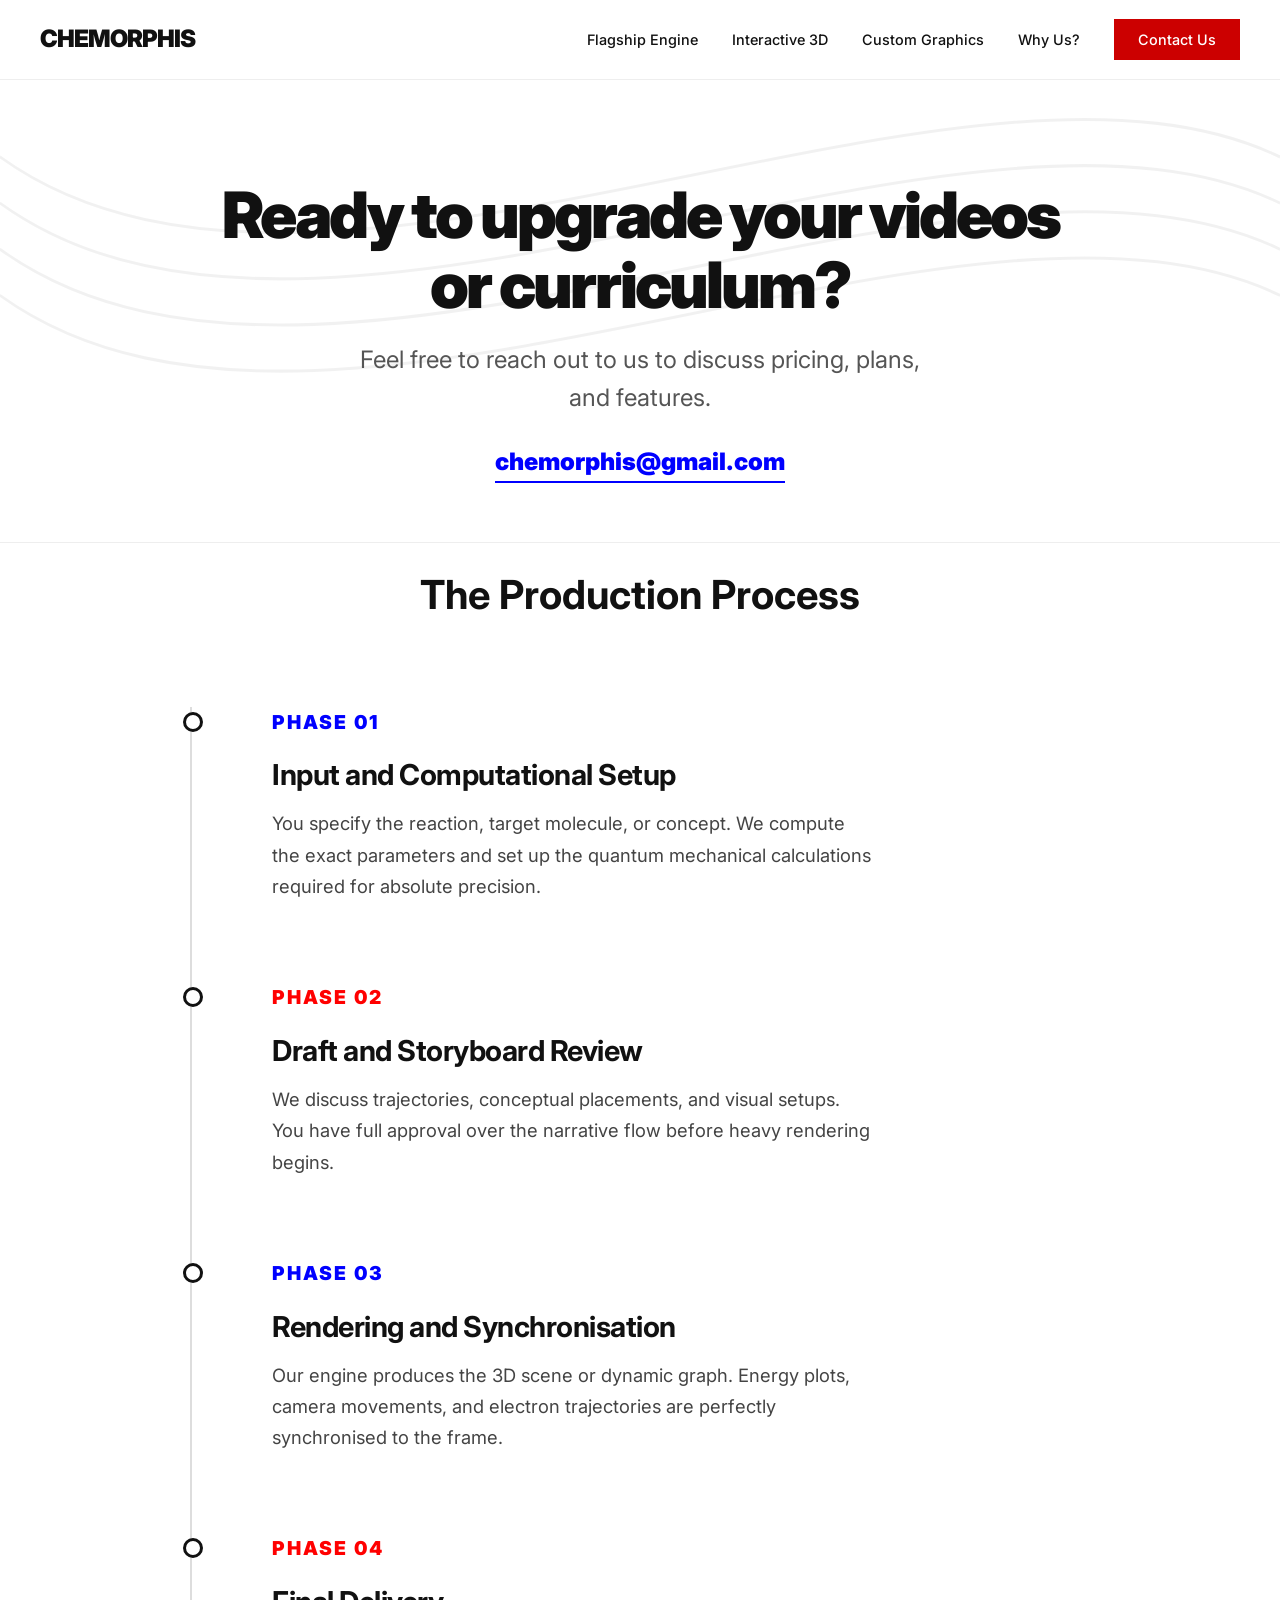
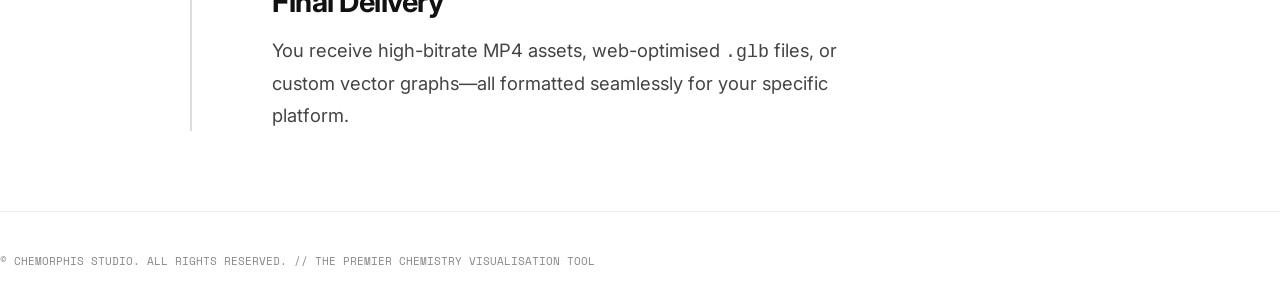
==== contact.html @ b4c4732a "Fixed link to favicon" ====
<!DOCTYPE html>
<html lang="en">
<head>
    <meta charset="UTF-8">
    <meta name="viewport" content="width=device-width, initial-scale=1.0">
    <title>Contact & Process | Chemorphis</title>
    <link rel="stylesheet" href="css/style.css">
    <link rel="icon" type="image/x-icon" href="assets/favicon.ico">
</head>
<body>

    <nav class="container">
        <div class="logo"><a href="index.html" style="text-decoration:none; color:var(--black);">Chemorphis</a></div>
        <div class="nav-links">
            <a href="engine.html">Flagship Engine</a>
            <a href="interactive.html">Interactive 3D</a>
            <a href="graphics.html">Custom Graphics</a>
            <a href="why.html">Why Us?</a>
            <a href="contact.html" class="cta-btn" style="background: #cc0000;">Contact Us</a>
        </div>
    </nav>

    <main>
        <section class="page-header" style="position: relative; width: 100vw; overflow: hidden;">
            <svg width="100%" height="100%" viewBox="0 0 1440 300" preserveAspectRatio="none" fill="none" xmlns="http://www.w3.org/2000/svg" style="position: absolute; left: 0; top: 0; opacity: 0.05; z-index: -1; pointer-events: none;">
                <path d="M0 50 C 360 200, 1080 -50, 1440 50" stroke="black" stroke-width="2"/>
                <path d="M0 80 C 360 230, 1080 -20, 1440 80" stroke="black" stroke-width="2"/>
                <path d="M0 110 C 360 260, 1080 10, 1440 110" stroke="black" stroke-width="2"/>
                <path d="M0 140 C 360 290, 1080 40, 1440 140" stroke="black" stroke-width="2"/>
            </svg>
            <div class="container" style="text-align: center;">
                <h1 style="font-size: 4rem; margin: 0 auto 20px auto;">Ready to upgrade your videos or curriculum?</h1>
                <p class="subheading" style="margin: 0 auto; max-width: 600px;">Feel free to reach out to us to discuss pricing, plans, and features.</p>
                <br>
                <a href="mailto:chemorphis@gmail.com" style="font-size: 1.5rem; font-weight: 900; color: var(--blue); text-decoration: none; border-bottom: 2px solid var(--blue); padding-bottom: 5px;">chemorphis@gmail.com</a>
            </div>
        </section>

        <section class="container">
            <div style="text-align: center; margin-bottom: 20px;">
                <h2 style="font-size: 2.5rem; margin-top: 20px;">The Production Process</h2>
            </div>

            <div class="timeline">
                
                <div class="timeline-item">
                    <div class="timeline-content">
                        <span class="step-number" style="color: var(--blue);">PHASE 01</span>
                        <h3 style="margin-bottom: 10px;">Input and Computational Setup</h3>
                        <p>You specify the reaction, target molecule, or concept. We compute the exact parameters and set up the quantum mechanical calculations required for absolute precision.</p>
                    </div>
                </div>

                <div class="timeline-item">
                    <div class="timeline-content">
                        <span class="step-number" style="color: var(--red);">PHASE 02</span>
                        <h3 style="margin-bottom: 10px;">Draft and Storyboard Review</h3>
                        <p>We discuss trajectories, conceptual placements, and visual setups. You have full approval over the narrative flow before heavy rendering begins.</p>
                    </div>
                </div>

                <div class="timeline-item">
                    <div class="timeline-content">
                        <span class="step-number" style="color: var(--blue);">PHASE 03</span>
                        <h3 style="margin-bottom: 10px;">Rendering and Synchronisation</h3>
                        <p>Our engine produces the 3D scene or dynamic graph. Energy plots, camera movements, and electron trajectories are perfectly synchronised to the frame.</p>
                    </div>
                </div>

                <div class="timeline-item">
                    <div class="timeline-content">
                        <span class="step-number" style="color: var(--red);">PHASE 04</span>
                        <h3 style="margin-bottom: 10px;">Final Delivery</h3>
                        <p>You receive high-bitrate MP4 assets, web-optimised <code>.glb</code> files, or custom vector graphs—all formatted seamlessly for your specific platform.</p>
                    </div>
                </div>

            </div>
        </section>
    </main>

    <footer class="container footer-style">
        &copy; CHEMORPHIS STUDIO. ALL RIGHTS RESERVED. // THE PREMIER CHEMISTRY VISUALISATION TOOL
    </footer>

</body>
</html>
---- css/style.css ----
/* Import High-End Fonts */
@import url('https://fonts.googleapis.com/css2?family=Inter:wght@300;400;700;900&family=Space+Mono&display=swap');

:root {
    --red: #ff0000;
    --blue: #0000ff;
    --black: #111111;
    --white: #ffffff;
    --gray: #f4f4f4;
    --font-main: 'Inter', sans-serif;
    --font-mono: 'Space Mono', monospace;
}

mark {
    background-color: #ffffff;
    color: var(--blue);
    padding: 15px;
}

* {
    margin: 0;
    padding: 0;
    box-sizing: border-box;
}

html {
    scroll-behavior: smooth;
}

body {
    font-family: var(--font-main);
    background-color: var(--white);
    color: var(--black);
    line-height: 1.6;
    overflow-x: hidden;
}

.container {
    max-width: 1400px;
    margin: 0 auto;
    padding: 0 40px;
}

section {
    padding: 120px 0;
}

/* Navigation */
nav {
    height: 80px;
    display: flex;
    align-items: center;
    justify-content: space-between;
    border-bottom: 1px solid #eee;
    position: sticky;
    top: 0;
    background: rgba(255,255,255,0.9);
    backdrop-filter: blur(10px);
    z-index: 1000;
}

.logo {
    font-weight: 900;
    font-size: 1.5rem;
    letter-spacing: -1px;
    text-transform: uppercase;
}

.nav-links a {
    text-decoration: none;
    color: var(--black);
    margin-left: 30px;
    font-size: 0.9rem;
    font-weight: 500;
    transition: color 0.3s;
}

.nav-links a:hover {
    color: var(--blue);
}

.cta-btn {
    background: var(--red);
    color: white !important;
    padding: 12px 24px;
    font-weight: 700;
    border: none;
    transition: transform 0.2s;
}

.cta-btn:hover {
    transform: translateY(-2px);
    background: #cc0000;
}

/* Hero Section */
.hero {
    padding: 160px 0 80px 0;
}

h1 {
    font-size: 5rem;
    line-height: 1.1;
    font-weight: 900;
    letter-spacing: -3px;
    margin-bottom: 40px;
    max-width: 900px;
}

.subheading {
    font-size: 1.5rem;
    max-width: 700px;
    margin-bottom: 60px;
    color: #555;
}

.hero-grid {
    display: grid;
    grid-template-columns: 1fr 1fr;
    gap: 60px;
    align-items: center;
}

.hero-video-container {
    background: var(--gray);
    width: 100%;
    aspect-ratio: 16/9;
}

video {
    width: 100%;
    height: 100%;
    object-fit: cover;
}

/* Buttons */
/* Video Black Outline */
.hero-video-container {
    background: var(--gray);
    width: 100%;
    aspect-ratio: 16/9;
    border: 2px solid var(--black);
}

/* Button & Dropdown Layout */
.action-container {
    margin-top: 40px;
    display: flex;
    flex-direction: column;
    gap: 20px;
    width: 100%;
}

.btn-group {
    display: flex;
    gap: 20px;
    width: 100%;
}

.btn-group .btn {
    flex: 1;
    text-align: center;
    padding: 18px 20px;
}

/* Dropdown specific styling */
.dropdown {
    position: relative;
    width: 100%;
}

.dropdown-btn {
    width: 100%;
    display: flex;
    justify-content: center;
    align-items: center;
    cursor: pointer;
    background: var(--white);
    color: var(--black);
    border: 2px solid var(--black);
    font-weight: 700;
    font-size: 0.9rem;
    text-transform: uppercase;
    letter-spacing: 1px;
}

.dropdown-btn:hover {
    background: var(--gray);
}

.dropdown-content {
    display: none;
    position: absolute;
    top: 100%;
    left: 0;
    width: 100%;
    background: var(--white);
    border: 2px solid var(--black);
    border-top: none;
    z-index: 10;
    flex-direction: column;
}

.dropdown:hover .dropdown-content {
    display: flex;
}

.dropdown-content a {
    padding: 18px 20px;
    text-decoration: none;
    color: var(--black);
    font-size: 0.85rem;
    font-weight: 700;
    border-bottom: 1px solid #eee;
    text-transform: uppercase;
    letter-spacing: 1px;
}

.dropdown-content a:hover {
    color: var(--blue);
}

.btn {
    padding: 18px 36px;
    text-decoration: none;
    font-weight: 700;
    font-size: 0.9rem;
    text-transform: uppercase;
    letter-spacing: 1px;
}

.btn-blue { background: var(--blue); color: white; }
.btn-outline { border: 1px solid var(--black); color: var(--black); }

/* Comparison */
.matrix-container {
    width: 100%;
    margin-top: 60px;
}

.matrix-header {
    display: grid;
    grid-template-columns: 1fr 1.5fr 1.5fr; 
    gap: 60px;
    padding-bottom: 25px;
    border-bottom: 2px solid var(--white);
    font-family: var(--font-main);
    font-size: 0.8rem;
    font-weight: 700;
    letter-spacing: 2px;
}

.matrix-row {
    display: grid;
    grid-template-columns: 1fr 1.5fr 1.5fr;
    gap: 60px;
    padding: 45px 0;
    border-bottom: 1px solid rgba(255, 255, 255, 0.1); /* Subtle dark border */
    align-items: flex-start;
    transition: background-color 0.4s ease;
}

.matrix-row:hover {
    background-color: rgba(255, 255, 255, 0.02);
}

.matrix-col {
    line-height: 1.6;
}

.matrix-col.label {
    font-family: var(--font-main);
    font-weight: 900;
    font-size: 0.95rem;
    letter-spacing: 1px;
    color: #666; /* Muted tech look */
    transition: color 0.3s ease;
}

.matrix-row:hover .matrix-col.label {
    color: var(--white);
}

.matrix-col.old-way {
    color: var(--white); 
    font-size: 1.05rem;
}

.matrix-col.new-way {
    color: var(--white);
    font-size: 1.05rem;
    font-weight: 400;
}

/* Two-column layout */
.grid-2 {
    display: grid;
    grid-template-columns: repeat(2, minmax(0, 1fr));
    gap: 80px;
}

.mono-label {
    font-family: var(--font-mono);
    color: var(--blue);
    font-size: 0.8rem;
    text-transform: uppercase;
    margin-bottom: 20px;
    display: block;
}

h2 {
    font-size: 3rem;
    margin-bottom: 40px;
}

/* White Box Table Styles */
.white-card {
    position: relative;
    overflow: hidden;

    background:
        linear-gradient(
            180deg,
            rgba(255,255,255,0.98) 0%,
            rgba(250,250,250,0.96) 100%
        );

    color: var(--black);

    padding: 60px 50px;

    border-radius: 28px;

    border: 1px solid rgba(255,255,255,0.65);

    box-shadow:
        0 1px 1px rgba(0,0,0,0.03),
        0 8px 20px rgba(0,0,0,0.04),
        0 30px 60px rgba(0,0,0,0.06);

    backdrop-filter: blur(24px);
    -webkit-backdrop-filter: blur(24px);

    transition:
        transform .45s cubic-bezier(.22,.61,.36,1),
        box-shadow .45s cubic-bezier(.22,.61,.36,1),
        border-color .45s ease;
}

.white-card:hover {

    transform:
        translateY(-8px)
        scale(1.012);

    border-color: rgba(255,255,255,.95);

    box-shadow:
        0 2px 2px rgba(0,0,0,.03),
        0 18px 40px rgba(0,0,0,.08),
        0 50px 90px rgba(0,0,0,.10);
}

.white-card::after {
    content: "";
    position: absolute;
    inset: 1px;

    border-radius: inherit;

    border: 1px solid rgba(255,255,255,.75);

    pointer-events: none;
}

.red-heading {
    color: var(--red);
    margin-bottom: 30px;
    text-transform: uppercase;
    font-size: 1.6rem;
    letter-spacing: -0.5px;
    font-weight: 900;
}

.blue-heading {
    color: var(--blue);
    margin-bottom: 30px;
    text-transform: uppercase;
    font-size: 1.6rem; 
    letter-spacing: -0.5px;
    font-weight: 900;
}

.bullet-list {
    list-style-type: disc; 
    padding-left: 20px;
}

.bullet-list li {
    margin-bottom: 15px;
    font-size: 1.1rem;
    color: var(--black);
}

.bullet-list li::before {
    content: none !important; 
}

/* PAGE HEADERS */
.page-header {
    padding: 100px 0 60px 0;
    border-bottom: 1px solid #eee;
}

/* INTERACTIVE 3D MODELS (Page 3) */
.model-row {
    display: grid;
    grid-template-columns: 1fr 1.5fr;
    gap: 60px;
    align-items: center;
    margin-bottom: 100px;
}

.model-row.reverse {
    grid-template-columns: 1.5fr 1fr;
}

.model-row.reverse .model-text {
    order: 2; 
}

.model-container {
    background: var(--gray);
    width: 100%;
    aspect-ratio: 16/9;
    border: 2px solid var(--black);
    border-radius: 10px; 
    overflow: hidden;
    position: relative;
}

/* Specific styling for the Google Model Viewer */
model-viewer {
    width: 100%;
    height: 100%;
    background-color: var(--white);
    --poster-color: transparent;
}

/* THEATER LAYOUT (Page 4) */
.theater-section {
    padding: 60px 0;
}

.video-theater {
    width: 100%;
    border: 2px solid var(--black);
    border-radius: 10px;
    overflow: hidden;
    background: var(--black);
    box-shadow: 0 30px 60px rgba(0,0,0,0.1); 
}

.theater-caption {
    font-family: var(--font-main);
    font-size: 0.85rem;
    color: #666;
    margin-top: 20px;
    padding-left: 20px;
    border-left: 2px solid var(--blue);
}

.graphics-grid {
    display: grid;
    grid-template-columns: 1fr 1fr;
    gap: 80px;
    padding: 80px 0;
    align-items: center;
}

/* Reactive Image Hover Effect */
.graphics-image-container {
    overflow: hidden;
    border: 1px solid #ddd;
    border-radius: 10px;
    background: var(--white);
    padding: 20px;
}

.reactive-image {
    width: 100%;
    height: auto;
    display: block;
    transition: transform 0.5s ease;
}

.graphics-image-container:hover .reactive-image {
    transform: scale(1.03); 
}

.footer-style {
    padding: 40px 0; 
    border-top: 1px solid #eee; 
    font-family: var(--font-mono); 
    font-size: 0.7rem; 
    color: #888;
}

/* MASSIVE CALLOUT TEXT */
.massive-callout {
    font-size: 3.5rem;
    line-height: 1.1;
    font-weight: 900;
    letter-spacing: -2px;
    margin: 60px 0;
    color: var(--black);
    border-left: 8px solid var(--red);
    padding-left: 40px;
}

/* SIDE-BY-SIDE COMPARISON GRIDS (Page 5) */
.side-by-side-grid {
    display: grid;
    grid-template-columns: 1fr 1fr;
    gap: 20px;
    margin-bottom: 40px;
}

.media-box {
    width: 100%;
    aspect-ratio: 16/9;
    background: var(--gray);
    border: 2px solid var(--black);
    border-radius: 8px;
    overflow: hidden;
}

.media-box img, .media-box video, .media-box model-viewer {
    width: 100%;
    height: 100%;
    object-fit: cover;
}

/* ARCHITECTURAL TIMELINE (Page 6) */
.timeline {
    position: relative;
    max-width: 900px;
    margin: 80px auto 0 auto;
    padding-left: 40px;
    border-left: 2px solid #ddd;
}

.timeline-item {
    position: relative;
    margin-bottom: 80px;
    padding-left: 40px;
}

/* The interactive dots */
.timeline-item::before {
    content: '';
    position: absolute;
    left: -49px;
    top: 5px;
    width: 14px;
    height: 14px;
    border-radius: 50%;
    background: var(--white);
    border: 3px solid var(--black);
    transition: all 0.4s cubic-bezier(0.16, 1, 0.3, 1);
    z-index: 2;
}

.timeline-item:hover::before {
    border-color: var(--blue);
    background: var(--blue);
    box-shadow: 0 0 20px rgba(0, 0, 255, 0.5);
    transform: scale(1.3);
}

.timeline-item:nth-child(even):hover::before {
    border-color: var(--red);
    background: var(--red);
    box-shadow: 0 0 20px rgba(255, 0, 0, 0.5);
}

.step-number {
    font-family: var(--font-main);
    font-size: 1.2rem;
    font-weight: 900;
    letter-spacing: 2px;
    margin-bottom: 15px;
    display: block;
    color: var(--black);
}

.timeline-content {
    background: transparent;
    padding: 0;
    box-shadow: none;
    border: none;
    transition: transform 0.4s ease;
}

.timeline-item:hover .timeline-content {
    transform: translateX(10px); 
}

.timeline-content h3 {
    font-size: 1.8rem;
    letter-spacing: -0.5px;
    margin-bottom: 15px;
}

.timeline-content p {
    font-size: 1.15rem;
    color: #444;
    line-height: 1.7;
    max-width: 600px;
}
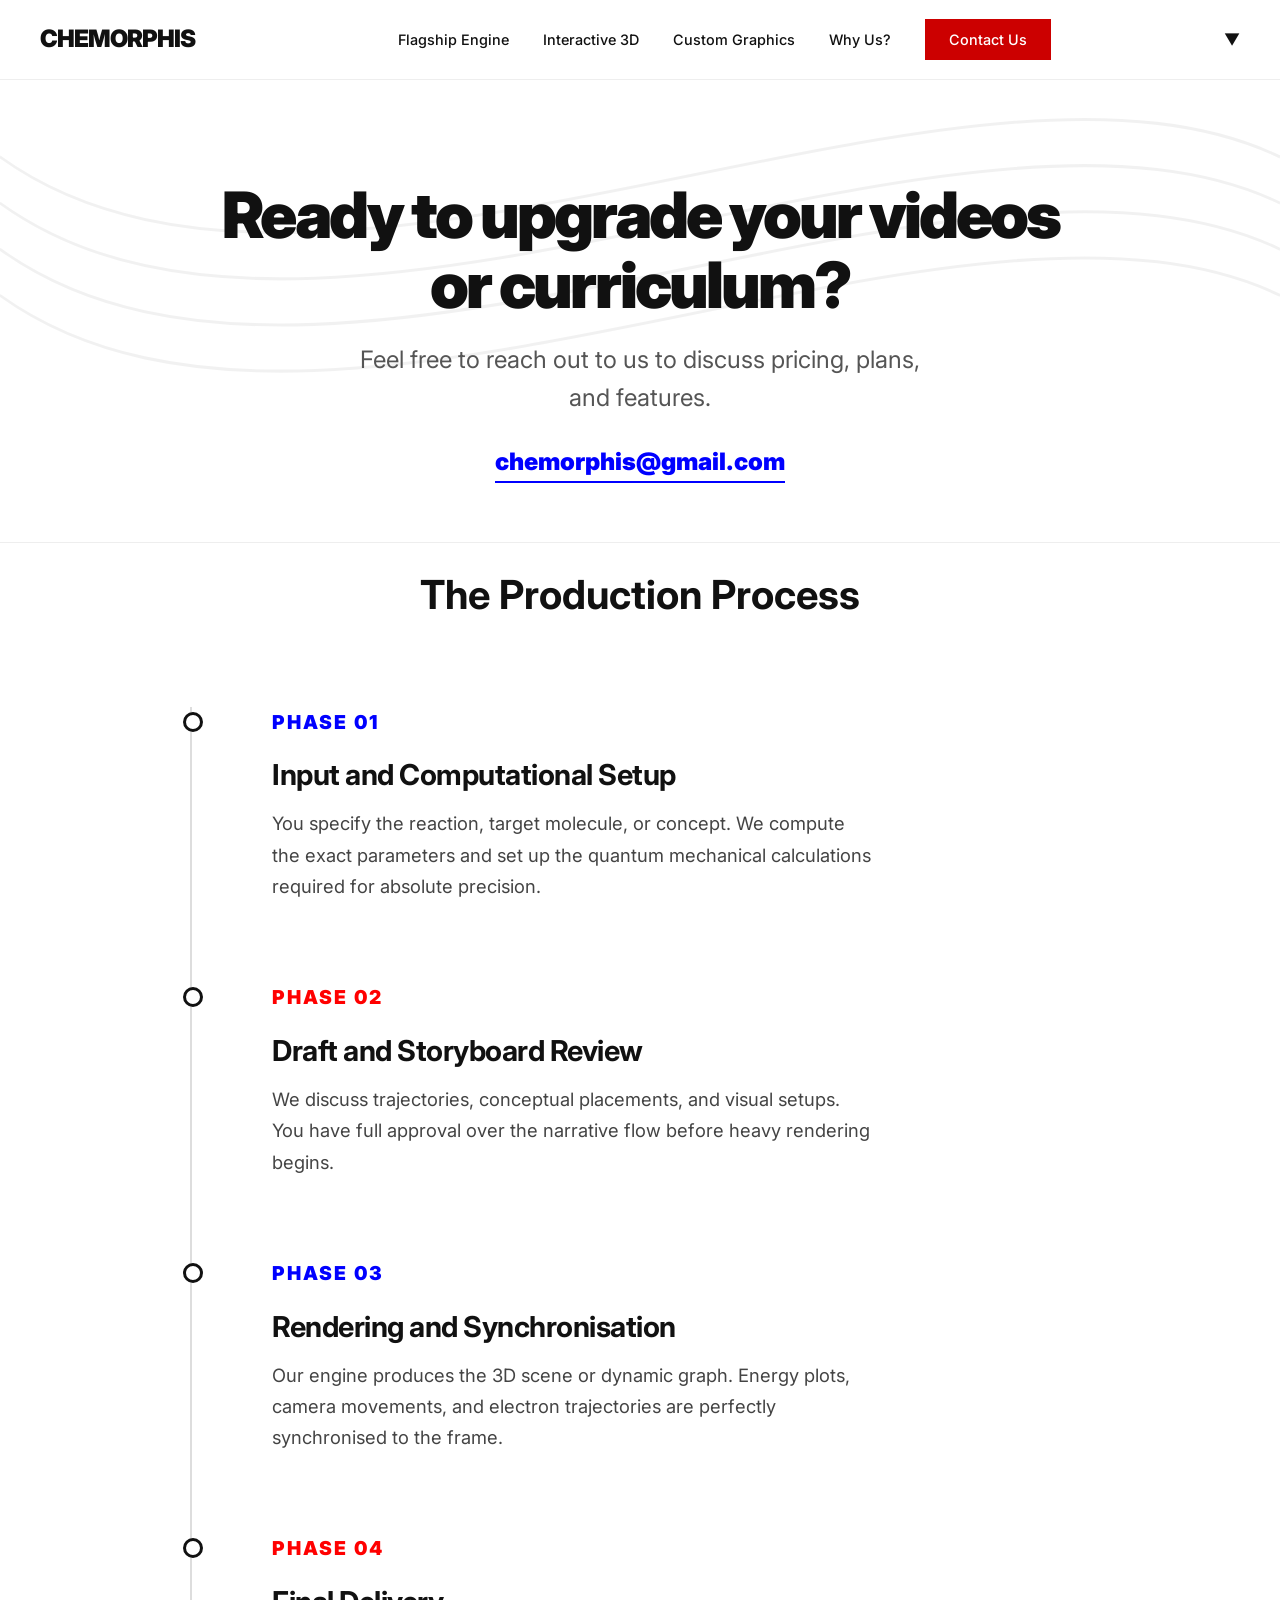
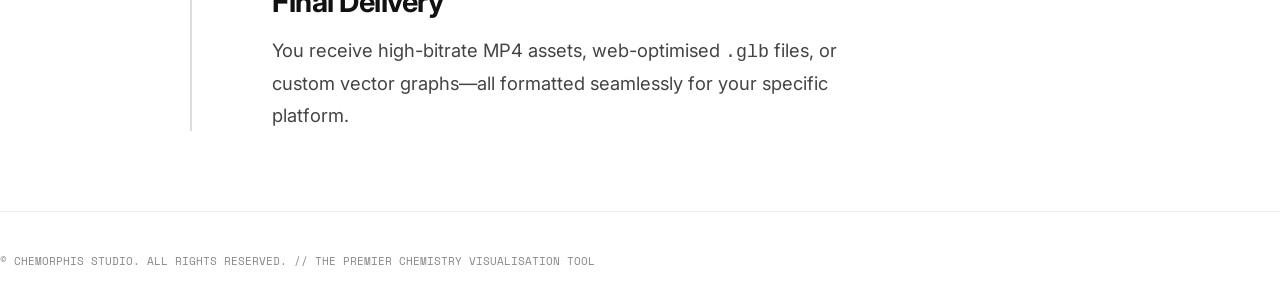
==== commit 7c86f04b: "Update UI" ====
--- a/contact.html
+++ b/contact.html
@@ -18,6 +18,7 @@
             <a href="why.html">Why Us?</a>
             <a href="contact.html" class="cta-btn" style="background: #cc0000;">Contact Us</a>
         </div>
+        <div class="nav-arrow" id="navArrow">▼</div>
     </nav>
 
     <main>
@@ -83,5 +84,46 @@
         &copy; CHEMORPHIS STUDIO. ALL RIGHTS RESERVED. // THE PREMIER CHEMISTRY VISUALISATION TOOL
     </footer>
 
+    <script>
+        const nav = document.querySelector('nav');
+        const arrow = document.getElementById('navArrow');
+        const dropdown = document.querySelector('.dropdown');
+        let lastScrollY = window.scrollY;
+
+        window.addEventListener('scroll', () => {
+            if (window.innerWidth <= 768) {
+                if (window.scrollY > 80 && window.scrollY > lastScrollY) {
+                    if (!nav.classList.contains('expanded-state')) {
+                        nav.classList.add('collapsed-state');
+                    }
+                } else if (window.scrollY < lastScrollY) {
+                    nav.classList.remove('collapsed-state');
+                    nav.classList.remove('expanded-state');
+                }
+                lastScrollY = window.scrollY;
+            }
+        });
+
+        if (arrow) {
+            arrow.addEventListener('click', () => {
+                if (nav.classList.contains('collapsed-state')) {
+                    nav.classList.remove('collapsed-state');
+                    nav.classList.add('expanded-state');
+                } else if (nav.classList.contains('expanded-state')) {
+                    nav.classList.remove('expanded-state');
+                    nav.classList.add('collapsed-state');
+                }
+            });
+        }
+
+        if (dropdown) {
+            dropdown.addEventListener('click', (e) => {
+                if (window.innerWidth <= 1024) {
+                    e.stopPropagation();
+                    dropdown.classList.toggle('active');
+                }
+            });
+        }
+    </script>
 </body>
 </html>
--- a/css/style.css
+++ b/css/style.css
@@ -13,7 +13,7 @@
 
 mark {
     background-color: #ffffff;
-    color: var(--blue);
+    color: var(--black);
     padding: 15px;
 }
 
@@ -617,4 +617,252 @@
     color: #444;
     line-height: 1.7;
     max-width: 600px;
+}
+
+/* ==========================================================================
+   RESPONSIVE DESIGN SYSTEM (TABLETS & MOBILE)
+   ========================================================================== */
+
+/* 1. TABLET LAYOUTS (max-width: 1024px) */
+@media (max-width: 1024px) {
+    .container {
+        padding: 0 30px;
+    }
+
+    h1 {
+        font-size: 3.5rem; 
+    }
+
+    nav {
+        flex-direction: column;
+        height: auto;
+        padding: 20px 0;
+        gap: 15px;
+    }
+
+    .nav-links {
+        display: flex;
+        flex-wrap: wrap;
+        justify-content: center;
+        align-items: center;
+        gap: 15px;
+        margin-left: 0;
+    }
+
+    .hero-grid, 
+    .grid-2, 
+    .model-row, 
+    .model-row.reverse, 
+    .graphics-grid, 
+    .sub-feature-grid {
+        grid-template-columns: 1fr !important;
+        gap: 50px;
+    }
+
+    .model-row.reverse .model-text {
+        order: initial;
+    }
+
+    .feature-grid, .feature-grid.reverse {
+        grid-template-columns: 1fr !important;
+        gap: 40px;
+    }
+
+    .feature-grid.reverse .text-content {
+        order: initial;
+    }
+}
+
+/* 2. MOBILE PHONE LAYOUTS (max-width: 768px) */
+@media (max-width: 768px) {
+    section {
+        padding: 80px 0;
+    }
+
+    h1 {
+        font-size: 2.6rem;
+        letter-spacing: -1.5px;
+        text-align: center;
+    }
+
+    h2 {
+        font-size: 2.2rem;
+        letter-spacing: -1px;
+    }
+
+    .subheading {
+        font-size: 1.25rem;
+        margin-bottom: 40px;
+    }
+
+    .dropdown:focus-within .dropdown-content,
+    .dropdown.active .dropdown-content {
+        display: flex !important;
+    }
+
+    nav {
+        transition: all 0.4s cubic-bezier(0.16, 1, 0.3, 1);
+        overflow: hidden;
+    }
+
+    nav.collapsed-state {
+        padding: 10px 0;
+    }
+
+    nav.collapsed-state .logo, 
+    nav.collapsed-state .nav-links a:not(.cta-btn) {
+        display: none !important;
+    }
+
+    nav.collapsed-state .nav-links {
+        justify-content: center;
+        width: 100%;
+        margin: 0;
+    }
+
+    nav.collapsed-state .cta-btn {
+        width: 60% !important;
+        margin: 0 auto;
+        display: block;
+        text-align: center;
+    }
+
+    .nav-links {
+        display: flex;
+        flex-wrap: wrap;
+        justify-content: center;
+        gap: 15px 20px;
+        margin-left: 0;
+        width: 100%;
+    }
+
+    .nav-arrow {
+        display: none;
+        text-align: center;
+        font-size: 1rem;
+        cursor: pointer;
+        padding-top: 5px;
+        color: var(--black);
+        user-select: none;
+    }
+
+    nav.collapsed-state .nav-arrow {
+        display: block;
+    }
+
+    nav.expanded-state .logo, 
+    nav.expanded-state .nav-links a:not(.cta-btn) {
+        display: block !important;
+    }
+
+    nav.expanded-state .nav-links {
+        flex-direction: column;
+        align-items: center;
+    }
+
+    nav.expanded-state .cta-btn {
+        width: 60% !important;
+    }
+
+    nav.expanded-state .nav-arrow {
+        transform: rotate(180deg);
+    }
+
+    .nav-links a {
+        margin-left: 0;
+        font-size: 0.85rem;
+    }
+
+    .cta-btn {
+        width: 60%;
+        text-align: center;
+        padding: 12px 0;
+        margin-bottom: 12 px;
+    }
+
+    /* Button Group Mobile Stacking */
+    .btn-group {
+        flex-direction: column;
+        gap: 12px;
+    }
+
+    /* Page 5 Side-by-Side Media Boxes */
+    .side-by-side-grid {
+        grid-template-columns: 1fr !important; /* Stack comparisons vertically */
+        gap: 20px;
+    }
+
+    /* Page 2 Partial Charges Banner Block */
+    main div[style*="grid-template-columns: 1fr 2fr"] {
+        grid-template-columns: 1fr !important;
+        padding: 25px !important;
+    }
+
+    /* Editorial Comparison Matrix Mobile Reconstruction */
+    .matrix-header {
+        display: none; /* Hide the desktop table headers on mobile */
+    }
+
+    .matrix-row {
+        grid-template-columns: 1fr !important; /* Complete vertical stack */
+        gap: 15px;
+        padding: 30px 0;
+    }
+
+    .matrix-row:hover {
+        background: transparent; /* Disable hover background effect on touch devices */
+    }
+
+    .matrix-col.label {
+        font-size: 0.9rem;
+        border-bottom: 1px solid rgba(255, 255, 255, 0.15);
+        padding-bottom: 8px;
+        margin-bottom: 5px;
+        color: var(--white);
+    }
+
+    /* Inject small modern helper labels to keep context clear */
+    .matrix-col.old-way::before {
+        content: "<mark>TRADITIONAL</mark>";
+        font-family: var(--font-main);
+        font-weight: 900;
+        font-size: 0.7rem;
+        letter-spacing: 1px;
+        color: #666;
+        display: block;
+        margin-bottom: 5px;
+    }
+
+    .matrix-col.new-way::before {
+        content: "CHEMORPHIS ENGINE";
+        font-family: var(--font-main);
+        font-weight: 900;
+        font-size: 0.7rem;
+        letter-spacing: 1px;
+        color: var(--white);
+        display: block;
+        margin-bottom: 5px;
+    }
+
+    /* Page 6 Timeline Spacing Tweak for Narrow Screens */
+    .timeline {
+        padding-left: 20px;
+    }
+
+    .timeline::before {
+        left: 4px; /* Shift the vertical track left */
+    }
+
+    .timeline-item {
+        padding-left: 30px;
+    }
+
+    .timeline-item::before {
+        left: -31px; /* Align timeline dots correctly to the shifted track */
+        top: 4px;
+    }
+
+    .timeline-content h3 {
+        font-size: 1.4rem;
+    }
 }
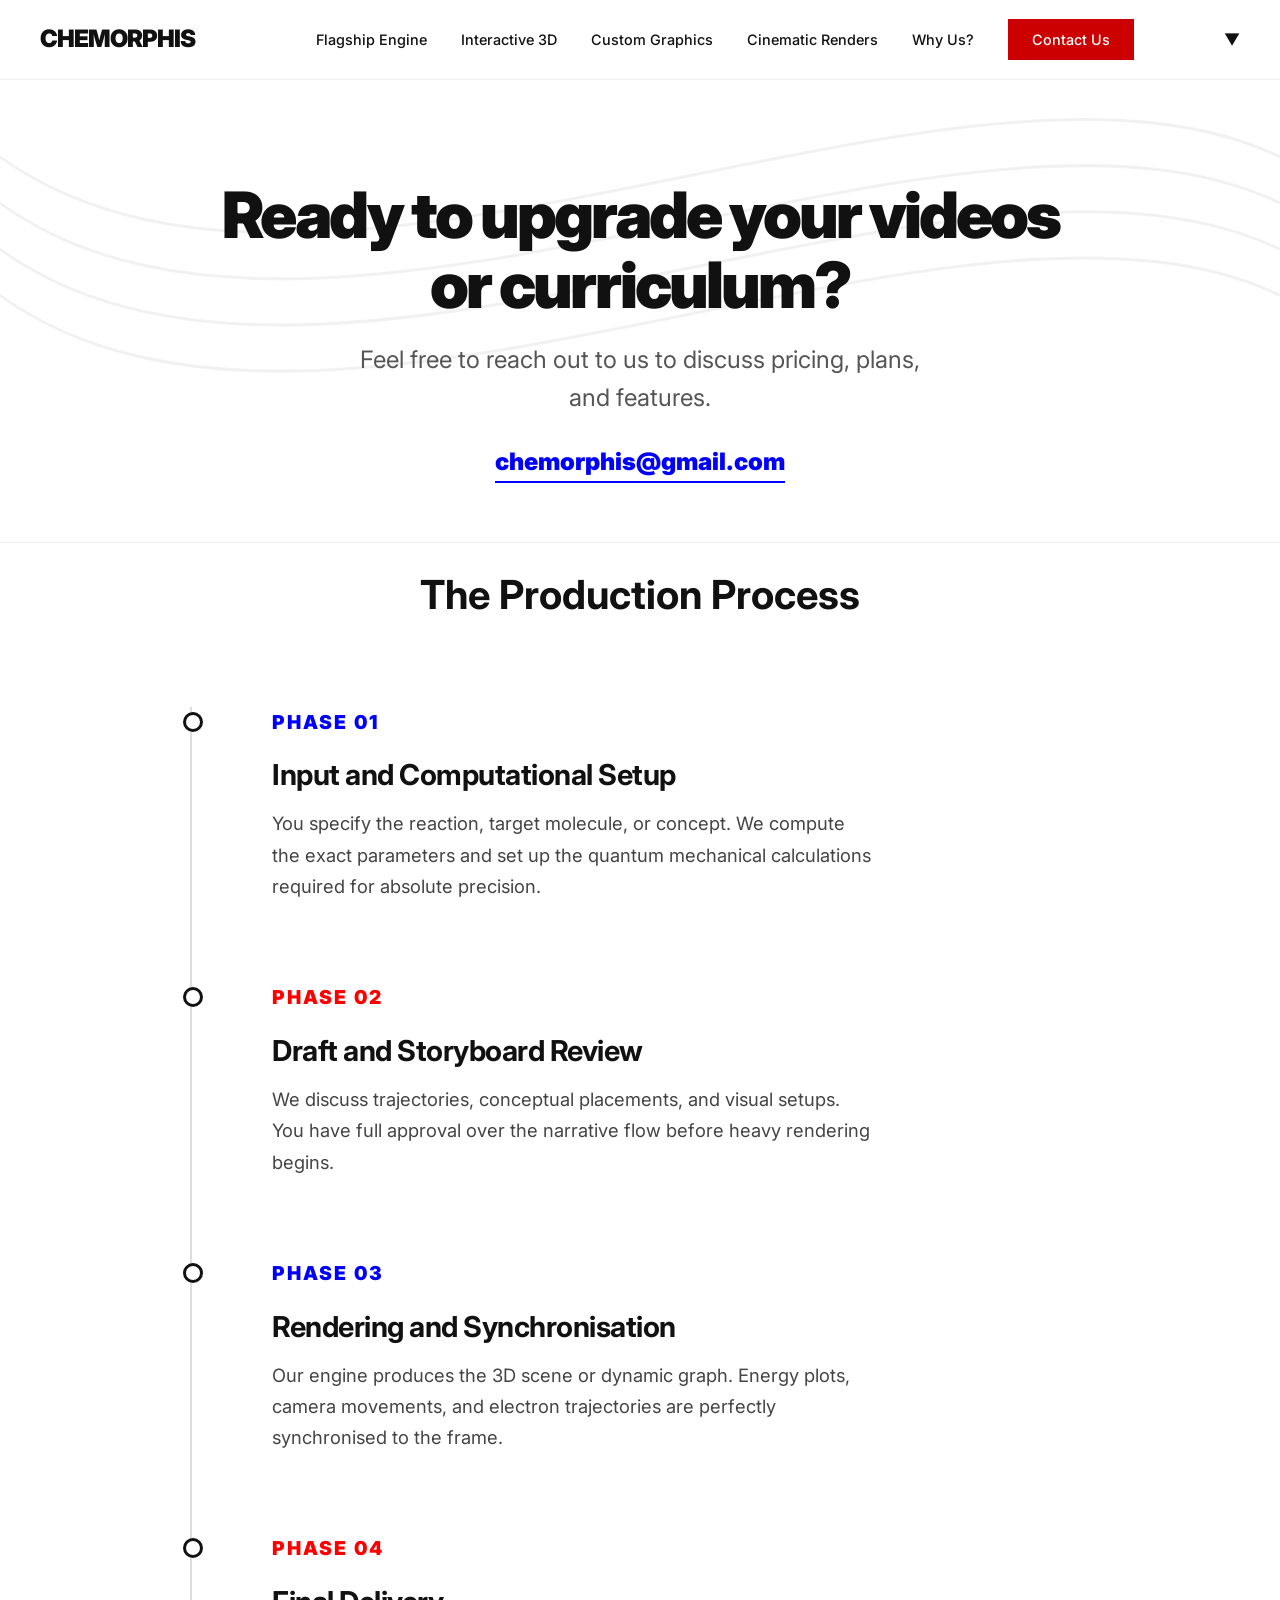
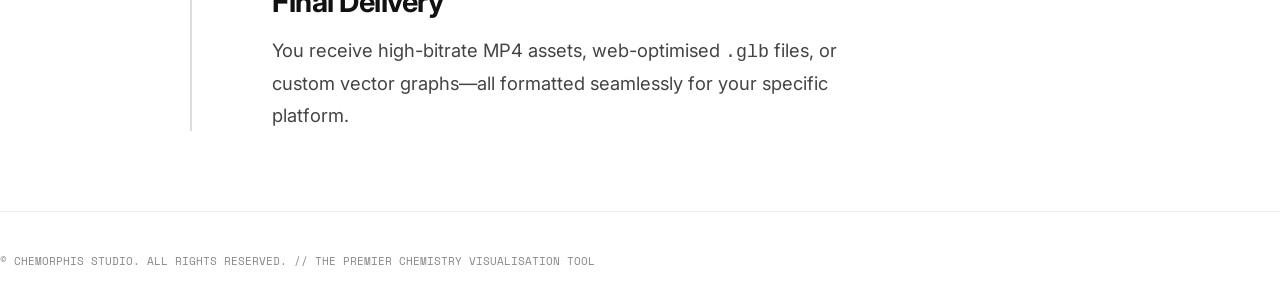
==== commit a650c430: "Add new page" ====
--- a/contact.html
+++ b/contact.html
@@ -15,6 +15,7 @@
             <a href="engine.html">Flagship Engine</a>
             <a href="interactive.html">Interactive 3D</a>
             <a href="graphics.html">Custom Graphics</a>
+            <a href="render.html">Cinematic Renders</a>
             <a href="why.html">Why Us?</a>
             <a href="contact.html" class="cta-btn" style="background: #cc0000;">Contact Us</a>
         </div>
@@ -90,20 +91,20 @@
         const dropdown = document.querySelector('.dropdown');
         let lastScrollY = window.scrollY;
 
+        // 1. Scroll-Collapse (Collapse only, no auto-expansion on scroll up)
         window.addEventListener('scroll', () => {
             if (window.innerWidth <= 768) {
                 if (window.scrollY > 80 && window.scrollY > lastScrollY) {
+                    // Scrolling down: Collapse nav
                     if (!nav.classList.contains('expanded-state')) {
                         nav.classList.add('collapsed-state');
                     }
-                } else if (window.scrollY < lastScrollY) {
-                    nav.classList.remove('collapsed-state');
-                    nav.classList.remove('expanded-state');
                 }
                 lastScrollY = window.scrollY;
             }
         });
 
+        // 2. Expand/Collapse strictly controlled by the Arrow
         if (arrow) {
             arrow.addEventListener('click', () => {
                 if (nav.classList.contains('collapsed-state')) {
@@ -116,6 +117,7 @@
             });
         }
 
+        // 3. Mobile Dropdown Open/Close Toggle (Touch support)
         if (dropdown) {
             dropdown.addEventListener('click', (e) => {
                 if (window.innerWidth <= 1024) {
--- a/css/style.css
+++ b/css/style.css
@@ -371,6 +371,30 @@
     border: 1px solid rgba(255,255,255,.75);
 
     pointer-events: none;
+}
+
+/* Desktop Hover Underline Animation */
+@media (min-width: 1025px) {
+    .nav-links a:not(.cta-btn) {
+        position: relative;
+        padding-bottom: 6px;
+    }
+    .nav-links a:not(.cta-btn)::after {
+        content: '';
+        position: absolute;
+        bottom: 0;
+        left: 0;
+        width: 0;
+        height: 2px;
+        background-color: var(--blue);
+        transition: width 0.3s cubic-bezier(0.16, 1, 0.3, 1);
+    }
+    .nav-links a:not(.cta-btn)::after {
+        width: 0;
+    }
+    .nav-links a:not(.cta-btn):hover::after {
+        width: 100%;
+    }
 }
 
 .red-heading {
@@ -682,7 +706,7 @@
     h1 {
         font-size: 2.6rem;
         letter-spacing: -1.5px;
-        text-align: center;
+        text-align: center !important;
     }
 
     h2 {
@@ -700,40 +724,67 @@
         display: flex !important;
     }
 
+    /* Flawless Centering for Navigation */
     nav {
-        transition: all 0.4s cubic-bezier(0.16, 1, 0.3, 1);
+        display: flex;
+        flex-direction: column;
+        align-items: center;
+        justify-content: center;
+        text-align: center;
+        width: 100%;
+        transition: padding 0.4s cubic-bezier(0.16, 1, 0.3, 1), gap 0.4s cubic-bezier(0.16, 1, 0.3, 1);
         overflow: hidden;
     }
 
+    .nav-links {
+        display: flex !important;
+        flex-direction: column !important;
+        align-items: center !important;
+        justify-content: center !important;
+        width: 100% !important;
+        gap: 15px !important;
+    }
+
+    .nav-links a {
+        text-align: center !important;
+        width: auto !important;
+        margin: 0 !important;
+    }
+
+    /* Collapse Transition Overrides */
+    .nav-links a:not(.cta-btn) {
+        max-height: 40px;
+        opacity: 1;
+        transition: max-height 0.4s cubic-bezier(0.16, 1, 0.3, 1), opacity 0.3s ease;
+    }
+
     nav.collapsed-state {
-        padding: 10px 0;
-    }
-
-    nav.collapsed-state .logo, 
+        padding: 10px 0 5px 0;
+        gap: 5px;
+    }
+
     nav.collapsed-state .nav-links a:not(.cta-btn) {
-        display: none !important;
-    }
-
-    nav.collapsed-state .nav-links {
-        justify-content: center;
-        width: 100%;
+        max-height: 0;
+        opacity: 0;
+        padding: 0;
         margin: 0;
+        pointer-events: none;
     }
 
     nav.collapsed-state .cta-btn {
         width: 60% !important;
         margin: 0 auto;
-        display: block;
-        text-align: center;
-    }
-
-    .nav-links {
-        display: flex;
-        flex-wrap: wrap;
-        justify-content: center;
-        gap: 15px 20px;
-        margin-left: 0;
-        width: 100%;
+    }
+
+    /* Expanded State Bottom Padding spacing */
+    nav.expanded-state {
+        padding-top: 25px;
+        padding-bottom: 30px !important;
+    }
+
+    nav.expanded-state .cta-btn {
+        width: 60% !important;
+        margin-top: 15px;
     }
 
     .nav-arrow {
@@ -744,40 +795,18 @@
         padding-top: 5px;
         color: var(--black);
         user-select: none;
+        transition: transform 0.4s cubic-bezier(0.16, 1, 0.3, 1);
     }
 
     nav.collapsed-state .nav-arrow {
         display: block;
-    }
-
-    nav.expanded-state .logo, 
-    nav.expanded-state .nav-links a:not(.cta-btn) {
-        display: block !important;
-    }
-
-    nav.expanded-state .nav-links {
-        flex-direction: column;
-        align-items: center;
-    }
-
-    nav.expanded-state .cta-btn {
-        width: 60% !important;
-    }
-
-    nav.expanded-state .nav-arrow {
-        transform: rotate(180deg);
-    }
-
-    .nav-links a {
-        margin-left: 0;
-        font-size: 0.85rem;
     }
 
     .cta-btn {
         width: 60%;
         text-align: center;
         padding: 12px 0;
-        margin-bottom: 12 px;
+        margin-bottom: 12px;
     }
 
     /* Button Group Mobile Stacking */
@@ -823,13 +852,14 @@
 
     /* Inject small modern helper labels to keep context clear */
     .matrix-col.old-way::before {
-        content: "<mark>TRADITIONAL</mark>";
+        content: "TRADITIONAL";
         font-family: var(--font-main);
         font-weight: 900;
         font-size: 0.7rem;
         letter-spacing: 1px;
         color: #666;
         display: block;
+        margin-top: 5px;
         margin-bottom: 5px;
     }
 
@@ -841,6 +871,7 @@
         letter-spacing: 1px;
         color: var(--white);
         display: block;
+        margin-top: 5px;
         margin-bottom: 5px;
     }
 
@@ -865,4 +896,9 @@
     .timeline-content h3 {
         font-size: 1.4rem;
     }
+
+    /* Disable sticky desktop hover on touch devices */
+    .dropdown:hover .dropdown-content {
+        display: none;
+    }
 }
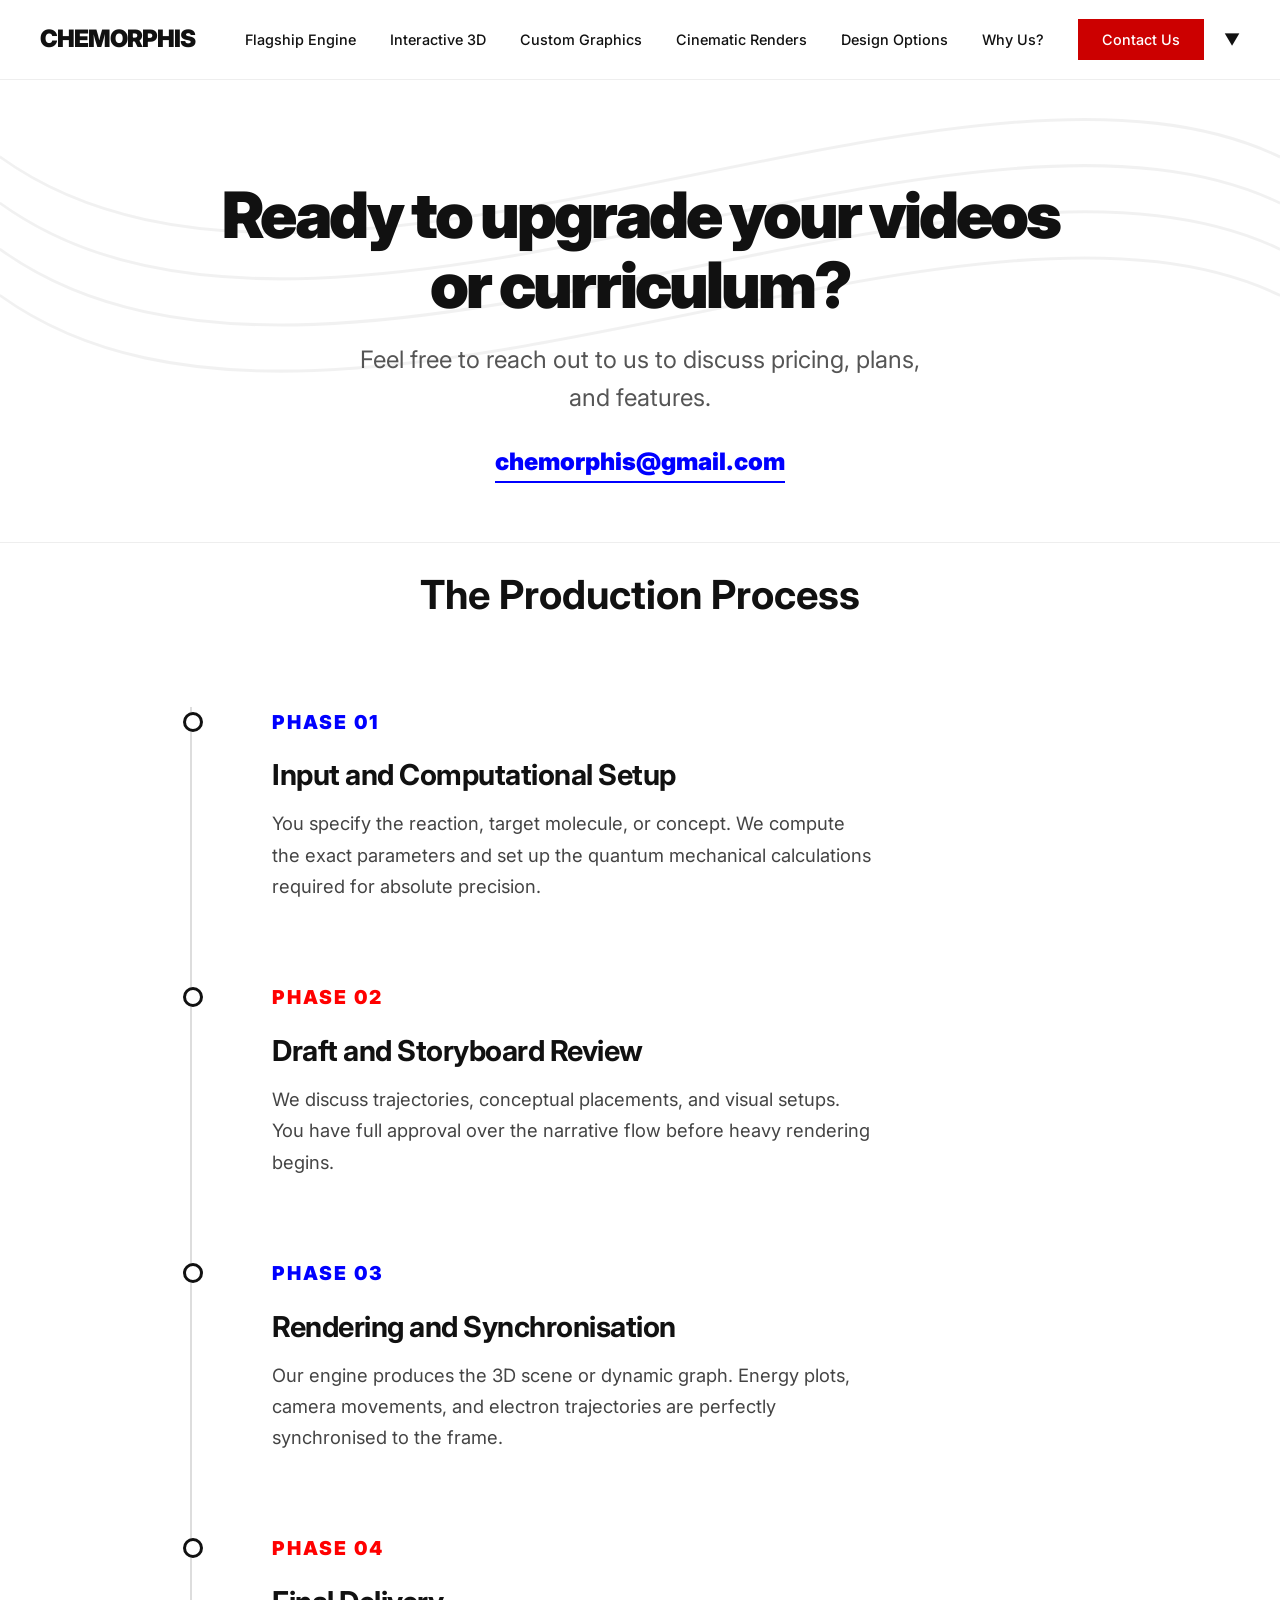
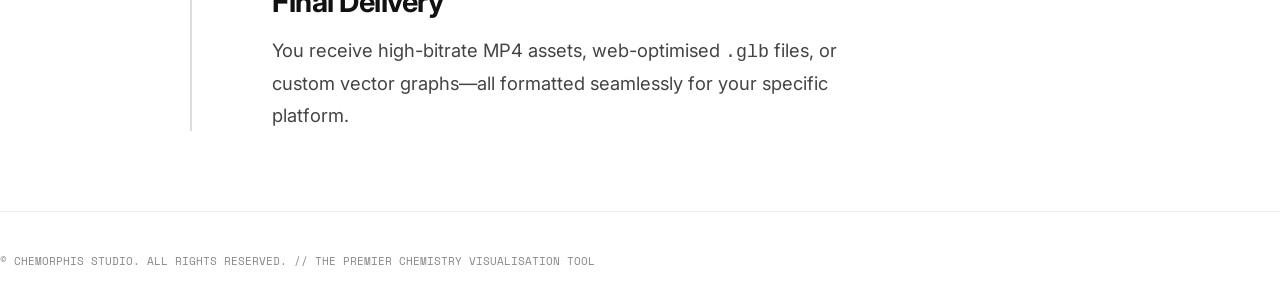
==== commit f7f73285: "Add new page and upload video" ====
--- a/contact.html
+++ b/contact.html
@@ -16,6 +16,7 @@
             <a href="interactive.html">Interactive 3D</a>
             <a href="graphics.html">Custom Graphics</a>
             <a href="render.html">Cinematic Renders</a>
+            <a href="design.html">Design Options</a>
             <a href="why.html">Why Us?</a>
             <a href="contact.html" class="cta-btn" style="background: #cc0000;">Contact Us</a>
         </div>
@@ -91,33 +92,21 @@
         const dropdown = document.querySelector('.dropdown');
         let lastScrollY = window.scrollY;
 
-        // 1. Scroll-Collapse (Collapse only, no auto-expansion on scroll up)
         window.addEventListener('scroll', () => {
             if (window.innerWidth <= 768) {
                 if (window.scrollY > 80 && window.scrollY > lastScrollY) {
-                    // Scrolling down: Collapse nav
-                    if (!nav.classList.contains('expanded-state')) {
-                        nav.classList.add('collapsed-state');
-                    }
+                    nav.classList.add('collapsed-state');
                 }
                 lastScrollY = window.scrollY;
             }
         });
 
-        // 2. Expand/Collapse strictly controlled by the Arrow
         if (arrow) {
             arrow.addEventListener('click', () => {
-                if (nav.classList.contains('collapsed-state')) {
-                    nav.classList.remove('collapsed-state');
-                    nav.classList.add('expanded-state');
-                } else if (nav.classList.contains('expanded-state')) {
-                    nav.classList.remove('expanded-state');
-                    nav.classList.add('collapsed-state');
-                }
+                nav.classList.toggle('collapsed-state');
             });
         }
 
-        // 3. Mobile Dropdown Open/Close Toggle (Touch support)
         if (dropdown) {
             dropdown.addEventListener('click', (e) => {
                 if (window.innerWidth <= 1024) {
--- a/css/style.css
+++ b/css/style.css
@@ -73,6 +73,7 @@
     font-size: 0.9rem;
     font-weight: 500;
     transition: color 0.3s;
+    padding-bottom: 12px;
 }
 
 .nav-links a:hover {
@@ -643,6 +644,35 @@
     max-width: 600px;
 }
 
+/* Technical Blueprint Grid Pattern */
+.blueprint-grid {
+    position: relative;
+    background-color: var(--white);
+    background-image: 
+        linear-gradient(rgba(0, 0, 0, 0.03) 1px, transparent 1px),
+        linear-gradient(90deg, rgba(0, 0, 0, 0.03) 1px, transparent 1px);
+    background-size: 40px 40px;
+}
+
+.blueprint-grid::after {
+    content: '';
+    position: absolute;
+    inset: 0;
+    background: radial-gradient(
+        circle,
+        transparent 50%,
+        rgba(255, 255, 255, 0.25) 80%,
+        rgba(255, 255, 255, 0.5) 100%
+    );
+    pointer-events: none;
+    z-index: 1;
+}
+
+.blueprint-grid .container {
+    position: relative;
+    z-index: 2;
+}
+
 /* ==========================================================================
    RESPONSIVE DESIGN SYSTEM (TABLETS & MOBILE)
    ========================================================================== */
@@ -724,7 +754,6 @@
         display: flex !important;
     }
 
-    /* Flawless Centering for Navigation */
     nav {
         display: flex;
         flex-direction: column;
@@ -732,6 +761,8 @@
         justify-content: center;
         text-align: center;
         width: 100%;
+        padding: 25px 0;
+        gap: 15px;
         transition: padding 0.4s cubic-bezier(0.16, 1, 0.3, 1), gap 0.4s cubic-bezier(0.16, 1, 0.3, 1);
         overflow: hidden;
     }
@@ -743,6 +774,7 @@
         justify-content: center !important;
         width: 100% !important;
         gap: 15px !important;
+        transition: gap 0.4s ease;
     }
 
     .nav-links a {
@@ -751,7 +783,6 @@
         margin: 0 !important;
     }
 
-    /* Collapse Transition Overrides */
     .nav-links a:not(.cta-btn) {
         max-height: 40px;
         opacity: 1;
@@ -763,28 +794,16 @@
         gap: 5px;
     }
 
+    nav.collapsed-state .nav-links {
+        gap: 0 !important;
+    }
+
     nav.collapsed-state .nav-links a:not(.cta-btn) {
         max-height: 0;
         opacity: 0;
         padding: 0;
-        margin: 0;
+        margin: 0 !important;
         pointer-events: none;
-    }
-
-    nav.collapsed-state .cta-btn {
-        width: 60% !important;
-        margin: 0 auto;
-    }
-
-    /* Expanded State Bottom Padding spacing */
-    nav.expanded-state {
-        padding-top: 25px;
-        padding-bottom: 30px !important;
-    }
-
-    nav.expanded-state .cta-btn {
-        width: 60% !important;
-        margin-top: 15px;
     }
 
     .nav-arrow {
@@ -802,10 +821,18 @@
         display: block;
     }
 
+    nav.collapsed-state .nav-arrow {
+        transform: rotate(0deg);
+    }
+
+    nav:not(.collapsed-state) .nav-arrow {
+        transform: rotate(180deg);
+    }
+
     .cta-btn {
-        width: 60%;
+        width: 80%;
         text-align: center;
-        padding: 12px 0;
+        padding: 12px 12px;
         margin-bottom: 12px;
     }
 
